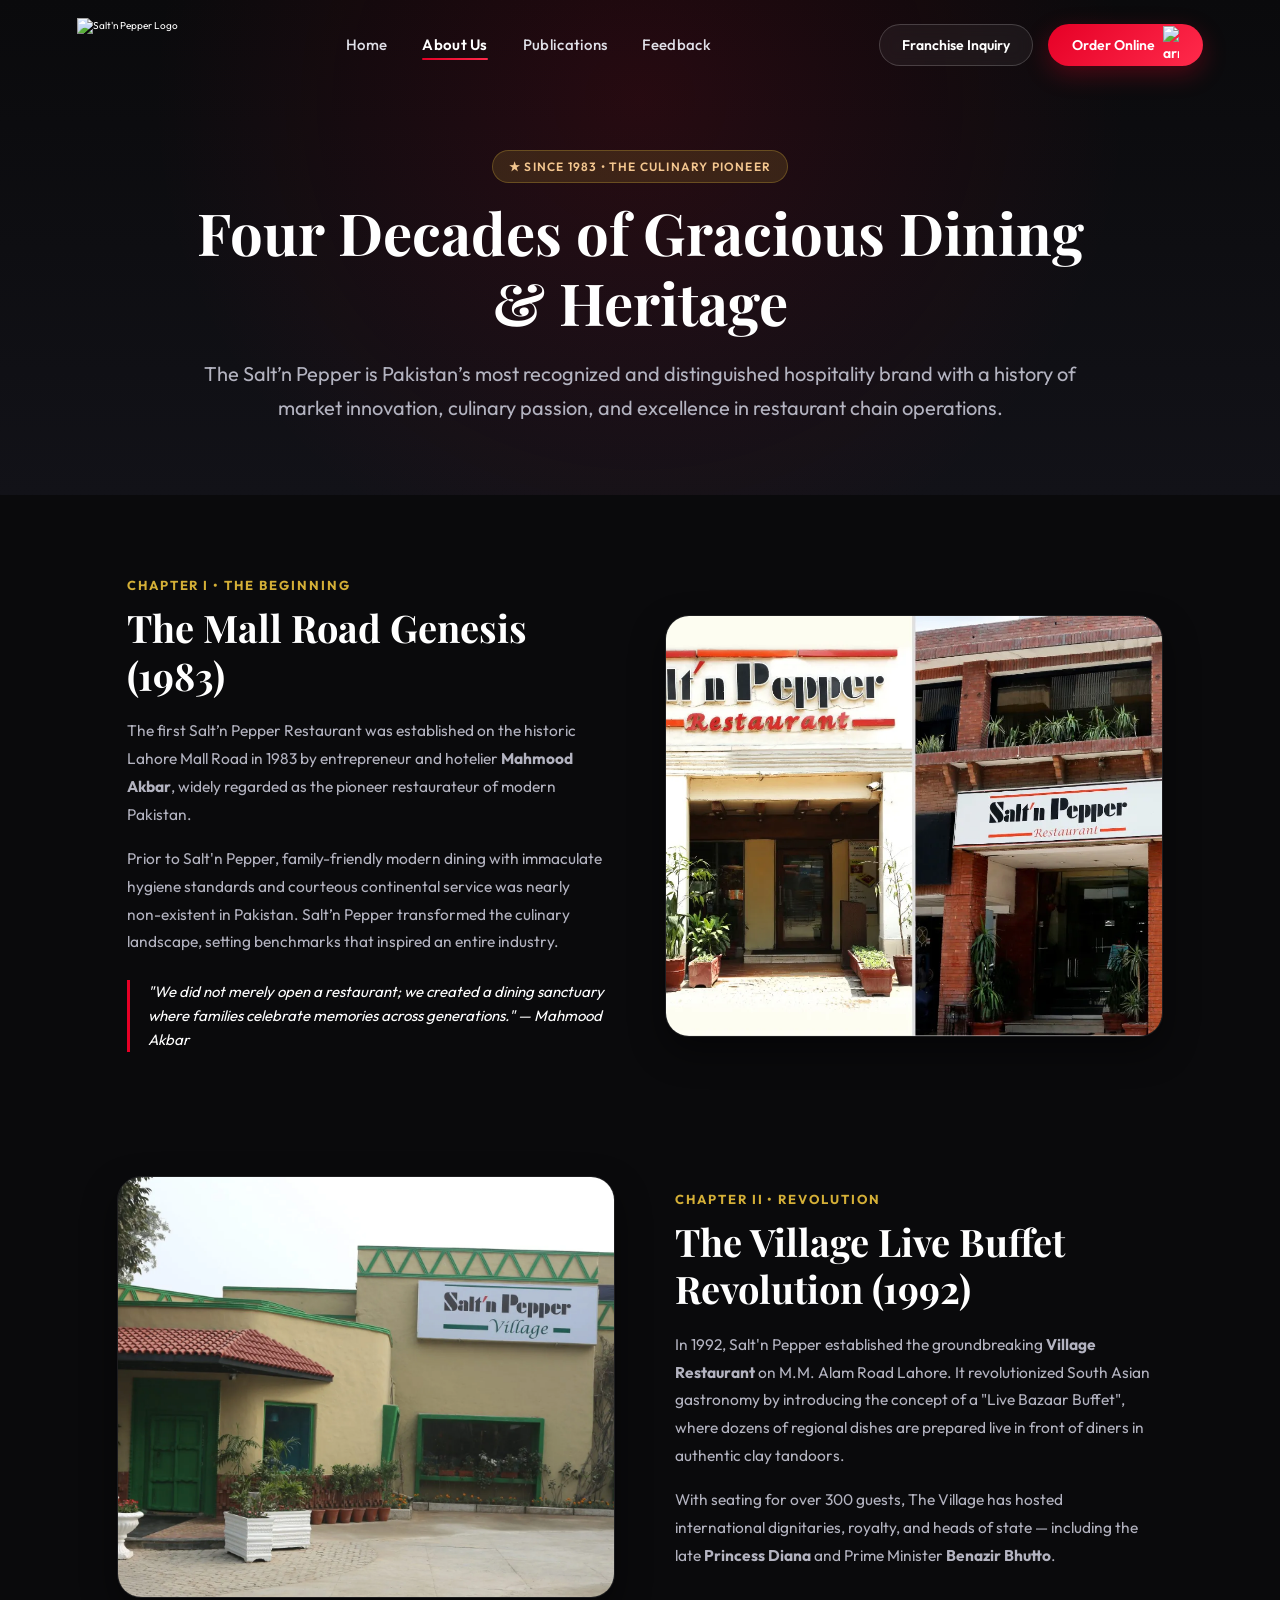
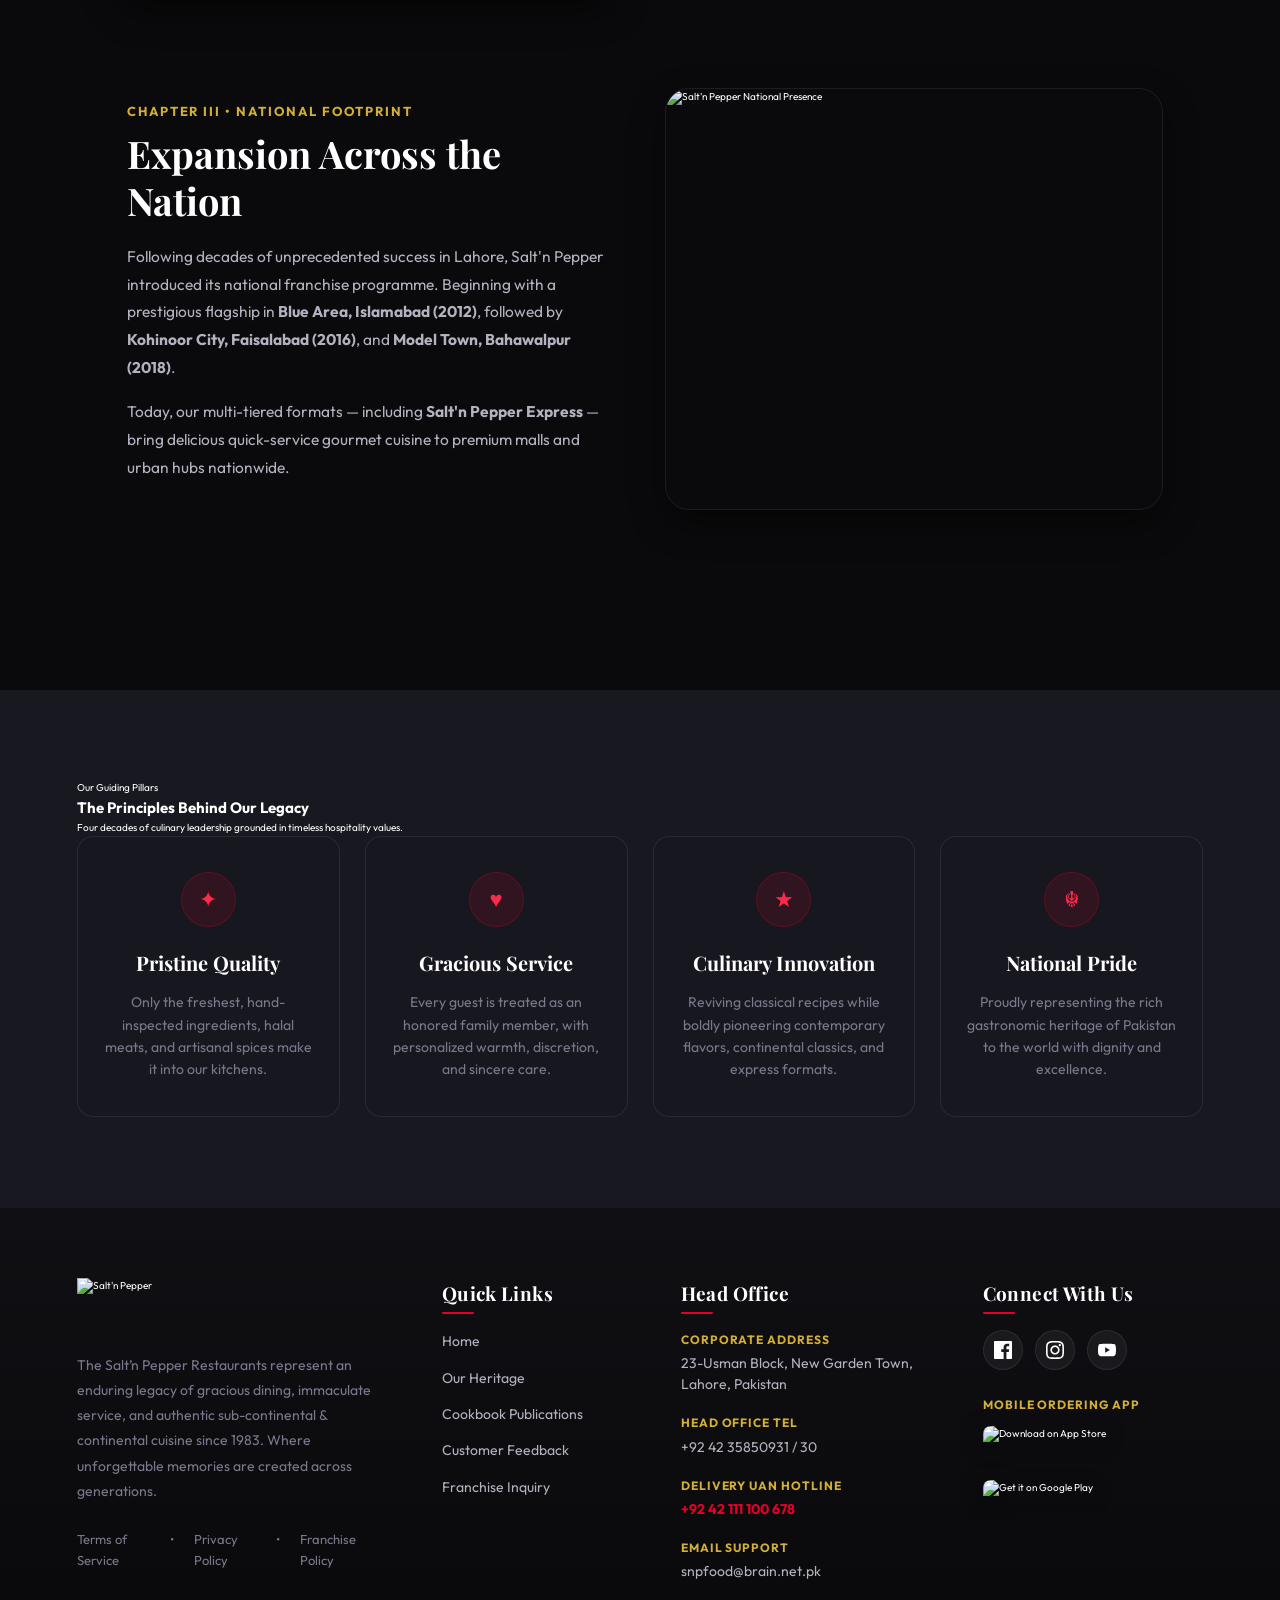
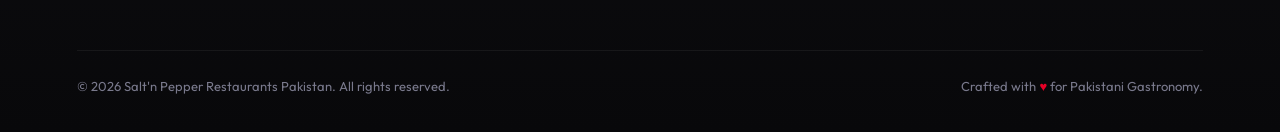
==== about-us.html @ fd4f3182 "feat: complete luxury restaurant redesign with 3D carousel, infinite food scroller, and interactive " ====
<!DOCTYPE html>
<html lang="en">
  <head>
    <meta charset="UTF-8" />
    <meta name="viewport" content="width=device-width, initial-scale=1.0" />
    <meta name="description" content="Discover the legacy of Salt'n Pepper, founded in 1983 by Mahmood Akbar. Pakistan's most respected hospitality and culinary pioneer." />
    <title>About Us & Our Heritage | Salt'n Pepper</title>
    
    <link rel="stylesheet" href="./styles/utility.css" />
    <link rel="stylesheet" href="./styles/about-us.css" />
    <link href="https://unpkg.com/aos@2.3.1/dist/aos.css" rel="stylesheet" />
  </head>
  <body>
    <!-- =========================================
         NAVIGATION BAR
    ========================================= -->
    <nav class="nav-box" id="navbar">
      <a href="./index.html" class="nav-logo-link" aria-label="Salt'n Pepper Home">
        <img class="logo" src="./assets/nav-logo.png" alt="Salt'n Pepper Logo" />
      </a>

      <ul class="nav-list">
        <li><a href="./index.html">Home</a></li>
        <li><a href="./about-us.html" class="active">About Us</a></li>
        <li><a href="./publications.html">Publications</a></li>
        <li><a href="./feedback.html">Feedback</a></li>
      </ul>

      <div class="nav-cta-group">
        <a href="./feedback.html" class="button-1">Franchise Inquiry</a>
        <a href="./index.html#brands" class="button-2">
          <span>Order Online</span>
          <img src="./assets/arrow.png" alt="arrow" />
        </a>
      </div>

      <!-- Mobile Hamburger Button -->
      <button class="hamburger-btn" id="mobileMenuToggle" aria-label="Toggle navigation menu">
        <span></span>
        <span></span>
        <span></span>
      </button>
    </nav>

    <!-- Mobile Drawer & Overlay -->
    <div class="mobile-drawer-overlay" id="drawerOverlay"></div>
    <div class="mobile-nav-drawer" id="mobileDrawer">
      <div>
        <a href="./index.html" class="nav-logo-link" style="margin-bottom: 30px;">
          <img class="logo" src="./assets/nav-logo.png" alt="Salt'n Pepper Logo" />
        </a>
        <div class="mobile-nav-links">
          <a href="./index.html">Home <span>→</span></a>
          <a href="./about-us.html" class="active">About Us <span>→</span></a>
          <a href="./publications.html">Publications <span>→</span></a>
          <a href="./feedback.html">Feedback <span>→</span></a>
        </div>
      </div>
      <div class="mobile-nav-cta">
        <a href="./feedback.html" class="button-1">Get a Franchise</a>
        <a href="./index.html#brands" class="button-2">Order Online</a>
      </div>
    </div>

    <!-- =========================================
         HERO SECTION
    ========================================= -->
    <section class="about-hero">
      <div class="about-hero-content" data-aos="fade-up">
        <span class="badge badge-gold">★ Since 1983 • The Culinary Pioneer</span>
        <h1 class="about-hero-title">Four Decades of Gracious Dining & Heritage</h1>
        <p class="about-hero-desc">
          The Salt’n Pepper is Pakistan’s most recognized and distinguished hospitality brand with a history of market innovation, culinary passion, and excellence in restaurant chain operations.
        </p>
      </div>
    </section>

    <!-- =========================================
         NARRATIVE CHAPTERS
    ========================================= -->
    <section class="narrative-section">
      <!-- Chapter 1 -->
      <div class="narrative-grid" data-aos="fade-up">
        <div class="narrative-text">
          <span class="narrative-chapter">Chapter I • The Beginning</span>
          <h2 class="narrative-heading">The Mall Road Genesis (1983)</h2>
          <p class="narrative-body">
            The first Salt’n Pepper Restaurant was established on the historic Lahore Mall Road in 1983 by entrepreneur and hotelier <strong>Mahmood Akbar</strong>, widely regarded as the pioneer restaurateur of modern Pakistan.
          </p>
          <p class="narrative-body">
            Prior to Salt'n Pepper, family-friendly modern dining with immaculate hygiene standards and courteous continental service was nearly non-existent in Pakistan. Salt’n Pepper transformed the culinary landscape, setting benchmarks that inspired an entire industry.
          </p>
          <div class="narrative-quote">
            "We did not merely open a restaurant; we created a dining sanctuary where families celebrate memories across generations." — Mahmood Akbar
          </div>
        </div>
        <div class="narrative-img-box">
          <img src="./assets/about-us-restaurant-1.png" alt="Salt'n Pepper Mall Road Heritage" loading="lazy" />
        </div>
      </div>

      <!-- Chapter 2 -->
      <div class="narrative-grid reverse" data-aos="fade-up">
        <div class="narrative-text">
          <span class="narrative-chapter">Chapter II • Revolution</span>
          <h2 class="narrative-heading">The Village Live Buffet Revolution (1992)</h2>
          <p class="narrative-body">
            In 1992, Salt'n Pepper established the groundbreaking <strong>Village Restaurant</strong> on M.M. Alam Road Lahore. It revolutionized South Asian gastronomy by introducing the concept of a "Live Bazaar Buffet", where dozens of regional dishes are prepared live in front of diners in authentic clay tandoors.
          </p>
          <p class="narrative-body">
            With seating for over 300 guests, The Village has hosted international dignitaries, royalty, and heads of state — including the late <strong>Princess Diana</strong> and Prime Minister <strong>Benazir Bhutto</strong>.
          </p>
        </div>
        <div class="narrative-img-box">
          <img src="./assets/about-us-restaurant-2.png" alt="The Village Restaurant Celebration" loading="lazy" />
        </div>
      </div>

      <!-- Chapter 3 -->
      <div class="narrative-grid" data-aos="fade-up">
        <div class="narrative-text">
          <span class="narrative-chapter">Chapter III • National Footprint</span>
          <h2 class="narrative-heading">Expansion Across the Nation</h2>
          <p class="narrative-body">
            Following decades of unprecedented success in Lahore, Salt'n Pepper introduced its national franchise programme. Beginning with a prestigious flagship in <strong>Blue Area, Islamabad (2012)</strong>, followed by <strong>Kohinoor City, Faisalabad (2016)</strong>, and <strong>Model Town, Bahawalpur (2018)</strong>.
          </p>
          <p class="narrative-body">
            Today, our multi-tiered formats — including <strong>Salt'n Pepper Express</strong> — bring delicious quick-service gourmet cuisine to premium malls and urban hubs nationwide.
          </p>
        </div>
        <div class="narrative-img-box">
          <img src="./assets/about-us-location-image-1.png" alt="Salt'n Pepper National Presence" loading="lazy" />
        </div>
      </div>
    </section>

    <!-- =========================================
         OUR CORE VALUES
    ========================================= -->
    <section class="values-section">
      <div class="section-header" data-aos="fade-up">
        <span class="section-tag">Our Guiding Pillars</span>
        <h2 class="section-title">The Principles Behind Our Legacy</h2>
        <p class="section-subtitle">
          Four decades of culinary leadership grounded in timeless hospitality values.
        </p>
      </div>

      <div class="values-grid">
        <div class="value-card" data-aos="fade-up" data-aos-delay="100">
          <div class="value-icon">✦</div>
          <h3 class="value-title">Pristine Quality</h3>
          <p class="value-desc">Only the freshest, hand-inspected ingredients, halal meats, and artisanal spices make it into our kitchens.</p>
        </div>

        <div class="value-card" data-aos="fade-up" data-aos-delay="200">
          <div class="value-icon">♥</div>
          <h3 class="value-title">Gracious Service</h3>
          <p class="value-desc">Every guest is treated as an honored family member, with personalized warmth, discretion, and sincere care.</p>
        </div>

        <div class="value-card" data-aos="fade-up" data-aos-delay="300">
          <div class="value-icon">★</div>
          <h3 class="value-title">Culinary Innovation</h3>
          <p class="value-desc">Reviving classical recipes while boldly pioneering contemporary flavors, continental classics, and express formats.</p>
        </div>

        <div class="value-card" data-aos="fade-up" data-aos-delay="400">
          <div class="value-icon">☬</div>
          <h3 class="value-title">National Pride</h3>
          <p class="value-desc">Proudly representing the rich gastronomic heritage of Pakistan to the world with dignity and excellence.</p>
        </div>
      </div>
    </section>

    <!-- =========================================
         FOOTER
    ========================================= -->
    <footer>
      <div class="footer-container">
        <div class="footer-brand-col">
          <img class="footer-logo" src="./assets/nav-logo.png" alt="Salt'n Pepper" />
          <p class="footer-desc">
            The Salt’n Pepper Restaurants represent an enduring legacy of gracious dining, immaculate service, and authentic sub-continental & continental cuisine since 1983. Where unforgettable memories are created across generations.
          </p>
          <div class="footer-legal-links">
            <a href="#">Terms of Service</a>
            <span>•</span>
            <a href="#">Privacy Policy</a>
            <span>•</span>
            <a href="#">Franchise Policy</a>
          </div>
        </div>

        <div>
          <h4 class="footer-col-title">Quick Links</h4>
          <ul class="footer-links-list">
            <li class="footer-link-item"><a href="./index.html">Home</a></li>
            <li class="footer-link-item"><a href="./about-us.html">Our Heritage</a></li>
            <li class="footer-link-item"><a href="./publications.html">Cookbook Publications</a></li>
            <li class="footer-link-item"><a href="./feedback.html">Customer Feedback</a></li>
            <li class="footer-link-item"><a href="./feedback.html">Franchise Inquiry</a></li>
          </ul>
        </div>

        <div>
          <h4 class="footer-col-title">Head Office</h4>
          <div class="footer-contact-item">
            <p class="contact-label">Corporate Address</p>
            <p class="contact-val">23-Usman Block, New Garden Town, Lahore, Pakistan</p>
          </div>
          <div class="footer-contact-item">
            <p class="contact-label">Head Office Tel</p>
            <p class="contact-val">
              <a href="tel:04235850931">+92 42 35850931</a> / <a href="tel:04235850930">30</a>
            </p>
          </div>
          <div class="footer-contact-item">
            <p class="contact-label">Delivery UAN Hotline</p>
            <p class="contact-val">
              <a href="tel:042111100678" style="color: var(--accent-red); font-weight: 700;">+92 42 111 100 678</a>
            </p>
          </div>
          <div class="footer-contact-item">
            <p class="contact-label">Email Support</p>
            <p class="contact-val"><a href="mailto:snpfood@brain.net.pk">snpfood@brain.net.pk</a></p>
          </div>
        </div>

        <div>
          <h4 class="footer-col-title">Connect With Us</h4>
          <div class="social-icons-wrapper">
            <a href="https://facebook.com/saltnpepperpk" target="_blank" rel="noopener noreferrer" class="social-btn" aria-label="Facebook">
              <svg viewBox="0 0 24 24"><path d="M22.675 0h-21.35c-.732 0-1.325.593-1.325 1.325v21.351c0 .731.593 1.324 1.325 1.324h11.495v-9.294h-3.128v-3.622h3.128v-2.671c0-3.1 1.893-4.788 4.659-4.788 1.325 0 2.463.099 2.795.143v3.24l-1.918.001c-1.504 0-1.795.715-1.795 1.763v2.313h3.587l-.467 3.622h-3.12v9.293h6.116c.73 0 1.323-.593 1.323-1.325v-21.35c0-.732-.593-1.325-1.325-1.325z"/></svg>
            </a>
            <a href="https://instagram.com/saltnpepperpk" target="_blank" rel="noopener noreferrer" class="social-btn" aria-label="Instagram">
              <svg viewBox="0 0 24 24"><path d="M12 2.163c3.204 0 3.584.012 4.85.07 3.252.148 4.771 1.691 4.919 4.919.058 1.265.069 1.645.069 4.849 0 3.205-.012 3.584-.069 4.849-.149 3.225-1.664 4.771-4.919 4.919-1.266.058-1.644.07-4.85.07-3.204 0-3.584-.012-4.849-.07-3.26-.149-4.771-1.699-4.919-4.92-.058-1.265-.07-1.644-.07-4.849 0-3.204.013-3.583.07-4.849.149-3.227 1.664-4.771 4.919-4.919 1.266-.057 1.645-.069 4.849-.069zm0-2.163c-3.259 0-3.667.014-4.947.072-4.358.2-6.78 2.618-6.98 6.98-.059 1.281-.073 1.689-.073 4.948 0 3.259.014 3.668.072 4.948.2 4.358 2.618 6.78 6.98 6.98 1.281.058 1.689.072 4.948.072 3.259 0 3.668-.014 4.948-.072 4.354-.2 6.782-2.618 6.979-6.98.059-1.28.073-1.689.073-4.948 0-3.259-.014-3.667-.072-4.947-.196-4.354-2.617-6.78-6.979-6.98-1.281-.059-1.69-.073-4.949-.073zm0 5.838c-3.403 0-6.162 2.759-6.162 6.162s2.759 6.163 6.162 6.163 6.162-2.759 6.162-6.163c0-3.403-2.759-6.162-6.162-6.162zm0 10.162c-2.209 0-4-1.79-4-4 0-2.209 1.791-4 4-4s4 1.791 4 4c0 2.21-1.791 4-4 4zm6.406-11.845c-.796 0-1.441.645-1.441 1.44s.645 1.44 1.441 1.44c.795 0 1.439-.645 1.439-1.44s-.644-1.44-1.439-1.44z"/></svg>
            </a>
            <a href="https://youtube.com" target="_blank" rel="noopener noreferrer" class="social-btn" aria-label="YouTube">
              <svg viewBox="0 0 24 24"><path d="M23.498 6.186a3.016 3.016 0 0 0-2.122-2.136C19.505 3.545 12 3.545 12 3.545s-7.505 0-9.377.505A3.017 3.017 0 0 0 .502 6.186C0 8.07 0 12 0 12s0 3.93.502 5.814a3.016 3.016 0 0 0 2.122 2.136c1.871.505 9.376.505 9.376.505s7.505 0 9.377-.505a3.015 3.015 0 0 0 2.122-2.136C24 15.93 24 12 24 12s0-3.93-.502-5.814zM9.545 15.568V8.432L15.818 12l-6.273 3.568z"/></svg>
            </a>
          </div>
          <p class="contact-label" style="margin-bottom: 12px;">Mobile Ordering App</p>
          <div class="app-store-badges">
            <a href="#" onclick="alert('iOS App coming soon on Apple App Store.')">
              <img class="app-badge-img" src="./assets/appstore.png" alt="Download on App Store" />
            </a>
            <a href="#" onclick="alert('Android App available soon on Google Play.')">
              <img class="app-badge-img" src="./assets/googleplay.png" alt="Get it on Google Play" />
            </a>
          </div>
        </div>
      </div>

      <div class="footer-bottom-bar">
        <p>© 2026 Salt'n Pepper Restaurants Pakistan. All rights reserved.</p>
        <p>Crafted with <span class="heart">♥</span> for Pakistani Gastronomy.</p>
      </div>
    </footer>

    <script src="https://unpkg.com/aos@2.3.1/dist/aos.js"></script>
    <script>
      AOS.init({ duration: 800, once: true, offset: 80 });

      const navbar = document.getElementById('navbar');
      window.addEventListener('scroll', () => {
        if (window.scrollY > 40) navbar.classList.add('nav-scrolled');
        else navbar.classList.remove('nav-scrolled');
      });

      const toggleBtn = document.getElementById('mobileMenuToggle');
      const drawer = document.getElementById('mobileDrawer');
      const overlay = document.getElementById('drawerOverlay');

      function toggleMenu() {
        toggleBtn.classList.toggle('active');
        drawer.classList.toggle('open');
        overlay.classList.toggle('active');
        document.body.style.overflow = drawer.classList.contains('open') ? 'hidden' : '';
      }

      toggleBtn.addEventListener('click', toggleMenu);
      overlay.addEventListener('click', toggleMenu);
    </script>
  </body>
</html>
---- styles/utility.css ----
@import url('https://fonts.googleapis.com/css2?family=Outfit:wght@300;400;500;600;700;800&family=Playfair+Display:ital,wght@0,600;0,700;0,800;1,400;1,600&display=swap');

:root {
  --bg-main: #0a0a0c;
  --bg-secondary: #121217;
  --bg-surface: #181820;
  --bg-card: rgba(24, 24, 32, 0.75);
  --bg-card-hover: rgba(32, 32, 44, 0.9);
  --border-glass: rgba(255, 255, 255, 0.08);
  --border-glass-hover: rgba(230, 0, 38, 0.45);
  --accent-red: #e60026;
  --accent-red-hover: #ff2a4b;
  --accent-red-glow: rgba(230, 0, 38, 0.35);
  --accent-gold: #d4af37;
  --accent-gold-light: #f3c68f;
  --text-primary: #ffffff;
  --text-secondary: #b3b3c0;
  --text-muted: #79798c;
  --font-sans: 'Outfit', sans-serif;
  --font-serif: 'Playfair Display', Georgia, serif;
  --radius-sm: 8px;
  --radius-md: 16px;
  --radius-lg: 24px;
  --radius-full: 9999px;
  --shadow-subtle: 0 10px 30px rgba(0, 0, 0, 0.6);
  --shadow-card: 0 14px 35px rgba(0, 0, 0, 0.45);
  --shadow-glow: 0 8px 25px rgba(230, 0, 38, 0.3);
  --shadow-glow-hover: 0 12px 35px rgba(230, 0, 38, 0.55);
  --transition-fast: 0.25s cubic-bezier(0.16, 1, 0.3, 1);
  --transition-normal: 0.35s cubic-bezier(0.16, 1, 0.3, 1);
}

* {
  margin: 0;
  padding: 0;
  box-sizing: border-box;
  list-style: none;
  text-decoration: none;
  font-family: var(--font-sans);
}

html {
  font-size: 62.5%;
  scroll-behavior: smooth;
}

body {
  background-color: var(--bg-main);
  color: var(--text-primary);
  -webkit-font-smoothing: antialiased;
  -moz-osx-font-smoothing: grayscale;
  line-height: 1.6;
  overflow-x: hidden;
}

/* Custom Scrollbar */
::-webkit-scrollbar {
  width: 10px;
}
::-webkit-scrollbar-track {
  background: var(--bg-main);
}
::-webkit-scrollbar-thumb {
  background: #252530;
  border-radius: var(--radius-full);
  border: 2px solid var(--bg-main);
}
::-webkit-scrollbar-thumb:hover {
  background: var(--accent-red);
}

/* Selection */
::selection {
  background: var(--accent-red);
  color: #ffffff;
}

a {
  color: inherit;
  transition: var(--transition-fast);
}

img {
  max-width: 100%;
  display: block;
}

/* Keyframes */
@keyframes float {
  0%, 100% { transform: translateY(0px); }
  50% { transform: translateY(-8px); }
}

@keyframes pulseGlow {
  0%, 100% {
    box-shadow: 0 0 15px rgba(230, 0, 38, 0.3);
  }
  50% {
    box-shadow: 0 0 28px rgba(230, 0, 38, 0.65);
  }
}

@keyframes badgePulse {
  0%, 100% { opacity: 1; transform: scale(1); }
  50% { opacity: 0.75; transform: scale(0.96); }
}

@keyframes shimmer {
  0% { background-position: -200% 0; }
  100% { background-position: 200% 0; }
}

/* Utility Classes */
.serif-font {
  font-family: var(--font-serif);
}

.tac {
  text-align: center;
}

.df-center {
  display: flex;
  justify-content: center;
  align-items: center;
}

.gap-30 {
  display: flex;
  gap: 30px;
}

.badge {
  display: inline-flex;
  align-items: center;
  gap: 6px;
  padding: 6px 16px;
  border-radius: var(--radius-full);
  font-size: 1.2rem;
  font-weight: 600;
  letter-spacing: 0.1em;
  text-transform: uppercase;
}

.badge-red {
  background: rgba(230, 0, 38, 0.15);
  color: #ff4d66;
  border: 1px solid rgba(230, 0, 38, 0.3);
}

.badge-gold {
  background: rgba(212, 175, 55, 0.15);
  color: var(--accent-gold-light);
  border: 1px solid rgba(212, 175, 55, 0.3);
}

.glass-card {
  background: var(--bg-card);
  backdrop-filter: blur(16px);
  -webkit-backdrop-filter: blur(16px);
  border: 1px solid var(--border-glass);
  border-radius: var(--radius-md);
  transition: var(--transition-normal);
}

.glass-card:hover {
  background: var(--bg-card-hover);
  border-color: var(--border-glass-hover);
  transform: translateY(-6px);
  box-shadow: var(--shadow-card);
}

/* =========================================
   NAVIGATION BAR (UNIFIED & RESPONSIVE)
========================================= */
.nav-box {
  width: 100%;
  height: 90px;
  display: flex;
  align-items: center;
  justify-content: space-between;
  padding: 0 6%;
  position: fixed;
  top: 0;
  left: 0;
  z-index: 1000;
  transition: all 0.35s ease;
  background: transparent;
}

.nav-scrolled {
  height: 75px;
  background: rgba(10, 10, 12, 0.88);
  backdrop-filter: blur(18px);
  -webkit-backdrop-filter: blur(18px);
  box-shadow: 0 8px 30px rgba(0, 0, 0, 0.7);
  border-bottom: 1px solid rgba(255, 255, 255, 0.07);
}

.nav-logo-link {
  display: flex;
  align-items: center;
}

.logo {
  height: 5.5rem;
  width: auto;
  transition: transform 0.3s ease;
}

.logo:hover {
  transform: scale(1.05);
}

.nav-list {
  display: flex;
  align-items: center;
  gap: 3.5rem;
  font-size: 1.5rem;
  font-weight: 500;
}

.nav-list > li > a {
  position: relative;
  color: #e0e0e8;
  padding: 6px 0;
  letter-spacing: 0.02em;
}

.nav-list > li > a::after {
  content: '';
  position: absolute;
  width: 0;
  height: 2px;
  bottom: 0;
  left: 0;
  background: linear-gradient(90deg, var(--accent-red), var(--accent-red-hover));
  border-radius: var(--radius-full);
  transition: width 0.3s cubic-bezier(0.16, 1, 0.3, 1);
}

.nav-list > li > a:hover {
  color: #ffffff;
}

.nav-list > li > a:hover::after,
.nav-list > li > a.active::after {
  width: 100%;
}

.nav-list > li > a.active {
  color: #ffffff;
  font-weight: 600;
}

.nav-cta-group {
  display: flex;
  align-items: center;
  gap: 1.5rem;
}

.button-1 {
  border: 1px solid rgba(255, 255, 255, 0.18);
  border-radius: var(--radius-full);
  height: 4.2rem;
  padding: 0 2.2rem;
  display: inline-flex;
  justify-content: center;
  align-items: center;
  font-size: 1.4rem;
  font-weight: 600;
  background: rgba(255, 255, 255, 0.05);
  backdrop-filter: blur(8px);
  color: #ffffff;
  transition: var(--transition-fast);
  cursor: pointer;
}

.button-1:hover {
  background: #ffffff;
  color: #000000;
  border-color: #ffffff;
  transform: translateY(-2px);
  box-shadow: 0 8px 20px rgba(255, 255, 255, 0.15);
}

.button-1:hover a {
  color: #000000;
}

.button-2 {
  border: none;
  border-radius: var(--radius-full);
  height: 4.2rem;
  padding: 0 2.4rem;
  display: inline-flex;
  justify-content: center;
  align-items: center;
  gap: 8px;
  font-size: 1.4rem;
  font-weight: 600;
  background: linear-gradient(135deg, var(--accent-red), var(--accent-red-hover));
  color: #ffffff;
  transition: var(--transition-fast);
  box-shadow: var(--shadow-glow);
  cursor: pointer;
}

.button-2:hover {
  background: linear-gradient(135deg, var(--accent-red-hover), #ff4d6d);
  transform: translateY(-2px);
  box-shadow: var(--shadow-glow-hover);
}

.button-2 img {
  width: 16px;
  height: auto;
  transition: transform 0.3s ease;
}

.button-2:hover img {
  transform: translateX(4px);
}

/* Mobile Hamburger Toggle */
.hamburger-btn {
  display: none;
  flex-direction: column;
  justify-content: space-between;
  width: 28px;
  height: 20px;
  background: transparent;
  border: none;
  cursor: pointer;
  z-index: 1002;
}

.hamburger-btn span {
  display: block;
  width: 100%;
  height: 2px;
  background-color: #ffffff;
  border-radius: 2px;
  transition: all 0.3s ease;
}

.hamburger-btn.active span:nth-child(1) {
  transform: translateY(9px) rotate(45deg);
}
.hamburger-btn.active span:nth-child(2) {
  opacity: 0;
}
.hamburger-btn.active span:nth-child(3) {
  transform: translateY(-9px) rotate(-45deg);
}

/* Mobile Slide-out Drawer */
.mobile-nav-drawer {
  position: fixed;
  top: 0;
  right: -100%;
  width: 82%;
  max-width: 360px;
  height: 100vh;
  background: rgba(14, 14, 18, 0.98);
  backdrop-filter: blur(25px);
  -webkit-backdrop-filter: blur(25px);
  border-left: 1px solid var(--border-glass);
  padding: 100px 30px 40px;
  display: flex;
  flex-direction: column;
  justify-content: space-between;
  z-index: 1001;
  transition: right 0.4s cubic-bezier(0.16, 1, 0.3, 1);
  box-shadow: -10px 0 30px rgba(0, 0, 0, 0.8);
}

.mobile-nav-drawer.open {
  right: 0;
}

.mobile-drawer-overlay {
  position: fixed;
  top: 0;
  left: 0;
  width: 100vw;
  height: 100vh;
  background: rgba(0, 0, 0, 0.7);
  backdrop-filter: blur(4px);
  z-index: 1000;
  opacity: 0;
  visibility: hidden;
  transition: all 0.3s ease;
}

.mobile-drawer-overlay.active {
  opacity: 1;
  visibility: visible;
}

.mobile-nav-links {
  display: flex;
  flex-direction: column;
  gap: 2rem;
  font-size: 2rem;
  font-weight: 600;
}

.mobile-nav-links a {
  color: var(--text-secondary);
  display: flex;
  align-items: center;
  justify-content: space-between;
  padding: 12px 0;
  border-bottom: 1px solid rgba(255, 255, 255, 0.05);
}

.mobile-nav-links a:hover,
.mobile-nav-links a.active {
  color: #ffffff;
  padding-left: 10px;
}

.mobile-nav-cta {
  display: flex;
  flex-direction: column;
  gap: 1.5rem;
  margin-top: 30px;
}

.mobile-nav-cta .button-1,
.mobile-nav-cta .button-2 {
  width: 100%;
  height: 4.8rem;
  font-size: 1.6rem;
}

/* =========================================
   FOOTER (UNIFIED, PREMIUM & RESPONSIVE)
========================================= */
footer {
  background: linear-gradient(180deg, #101014 0%, #08080a 100%);
  border-top: 1px solid var(--border-glass);
  padding: 70px 6% 35px;
  position: relative;
  z-index: 10;
}

.footer-container {
  max-width: 1280px;
  margin: 0 auto;
  display: grid;
  grid-template-columns: 2fr 1.2fr 1.6fr 1.4fr;
  gap: 50px;
}

.footer-brand-col {
  padding-right: 20px;
}

.footer-logo {
  height: 55px;
  width: auto;
  margin-bottom: 20px;
}

.footer-desc {
  font-size: 1.4rem;
  color: var(--text-muted);
  line-height: 1.8;
  margin-bottom: 25px;
}

.footer-legal-links {
  display: flex;
  gap: 20px;
  font-size: 1.3rem;
  color: var(--text-muted);
}

.footer-legal-links a:hover {
  color: var(--accent-red-hover);
}

.footer-col-title {
  font-family: var(--font-serif);
  font-size: 1.9rem;
  font-weight: 700;
  color: #ffffff;
  margin-bottom: 22px;
  position: relative;
  letter-spacing: 0.02em;
}

.footer-col-title::after {
  content: '';
  position: absolute;
  bottom: -6px;
  left: 0;
  width: 32px;
  height: 2px;
  background: var(--accent-red);
  border-radius: var(--radius-full);
}

.footer-links-list {
  display: flex;
  flex-direction: column;
  gap: 14px;
}

.footer-link-item a {
  font-size: 1.4rem;
  color: var(--text-secondary);
  display: inline-flex;
  align-items: center;
  gap: 8px;
  transition: var(--transition-fast);
}

.footer-link-item a:hover {
  color: #ffffff;
  transform: translateX(5px);
}

.footer-contact-item {
  margin-bottom: 18px;
}

.contact-label {
  font-size: 1.2rem;
  font-weight: 700;
  text-transform: uppercase;
  letter-spacing: 0.08em;
  color: var(--accent-gold);
  margin-bottom: 4px;
}

.contact-val {
  font-size: 1.4rem;
  color: var(--text-secondary);
  line-height: 1.5;
}

.contact-val a:hover {
  color: #ffffff;
}

.social-icons-wrapper {
  display: flex;
  gap: 12px;
  margin-bottom: 25px;
}

.social-btn {
  width: 40px;
  height: 40px;
  border-radius: 50%;
  background: rgba(255, 255, 255, 0.05);
  border: 1px solid var(--border-glass);
  display: flex;
  justify-content: center;
  align-items: center;
  color: #ffffff;
  font-size: 1.6rem;
  transition: var(--transition-fast);
}

.social-btn svg {
  width: 18px;
  height: 18px;
  fill: currentColor;
}

.social-btn:hover {
  background: var(--accent-red);
  border-color: var(--accent-red);
  transform: translateY(-3px);
  box-shadow: 0 6px 18px var(--accent-red-glow);
}

.app-store-badges {
  display: flex;
  flex-direction: column;
  gap: 12px;
}

.app-badge-img {
  height: 42px;
  width: auto;
  border-radius: 8px;
  transition: transform 0.3s ease;
  filter: drop-shadow(0 4px 10px rgba(0,0,0,0.5));
}

.app-badge-img:hover {
  transform: translateY(-3px) scale(1.02);
}

.footer-bottom-bar {
  max-width: 1280px;
  margin: 50px auto 0;
  padding-top: 25px;
  border-top: 1px solid rgba(255, 255, 255, 0.06);
  display: flex;
  justify-content: space-between;
  align-items: center;
  flex-wrap: wrap;
  gap: 15px;
  font-size: 1.3rem;
  color: var(--text-muted);
}

.footer-bottom-bar span.heart {
  color: var(--accent-red);
}

/* =========================================
   RESPONSIVE BREAKPOINTS FOR GLOBAL SHELL
========================================= */
@media (max-width: 1100px) {
  .footer-container {
    grid-template-columns: 1fr 1fr;
    gap: 40px;
  }
}

@media (max-width: 900px) {
  .nav-list, .nav-cta-group {
    display: none;
  }
  .hamburger-btn {
    display: flex;
  }
}

@media (max-width: 650px) {
  .footer-container {
    grid-template-columns: 1fr;
    gap: 35px;
  }
  .footer-bottom-bar {
    flex-direction: column;
    text-align: center;
  }
}
---- styles/about-us.css ----
/* =========================================
   ABOUT US PAGE STYLES (SALT'N PEPPER)
========================================= */

.about-hero {
  padding: 150px 6% 70px;
  background: radial-gradient(circle at 50% 20%, rgba(230, 0, 38, 0.12) 0%, transparent 65%),
              linear-gradient(180deg, var(--bg-main) 0%, #121218 100%);
  text-align: center;
}

.about-hero-content {
  max-width: 900px;
  margin: 0 auto;
}

.about-hero-title {
  font-family: var(--font-serif);
  font-size: clamp(3.4rem, 5.5vw, 5.8rem);
  font-weight: 700;
  color: #ffffff;
  line-height: 1.2;
  margin-top: 15px;
  margin-bottom: 20px;
}

.about-hero-desc {
  font-size: clamp(1.6rem, 2vw, 2rem);
  color: var(--text-secondary);
  line-height: 1.7;
}

/* Narrative Section */
.narrative-section {
  padding: 70px 6% 90px;
  max-width: 1200px;
  margin: 0 auto;
}

.narrative-grid {
  display: grid;
  grid-template-columns: 1fr 1fr;
  gap: 50px;
  align-items: center;
  margin-bottom: 90px;
}

.narrative-grid.reverse {
  direction: rtl;
}

.narrative-grid.reverse > * {
  direction: ltr;
}

.narrative-text {
  padding: 10px;
}

.narrative-chapter {
  color: var(--accent-gold);
  font-size: 1.3rem;
  font-weight: 700;
  letter-spacing: 0.15em;
  text-transform: uppercase;
  margin-bottom: 8px;
  display: block;
}

.narrative-heading {
  font-family: var(--font-serif);
  font-size: clamp(2.6rem, 3.8vw, 3.8rem);
  font-weight: 700;
  color: #ffffff;
  margin-bottom: 18px;
  line-height: 1.25;
}

.narrative-body {
  font-size: 1.55rem;
  color: var(--text-secondary);
  line-height: 1.8;
  margin-bottom: 16px;
}

.narrative-quote {
  border-left: 3px solid var(--accent-red);
  padding-left: 18px;
  margin: 24px 0;
  font-style: italic;
  color: #ffffff;
  font-size: 1.5rem;
}

.narrative-img-box {
  border-radius: var(--radius-lg);
  overflow: hidden;
  border: 1px solid var(--border-glass);
  box-shadow: var(--shadow-card);
  position: relative;
}

.narrative-img-box img {
  width: 100%;
  height: 420px;
  object-fit: cover;
  transition: transform 0.6s ease;
}

.narrative-img-box:hover img {
  transform: scale(1.05);
}

/* Values Section */
.values-section {
  padding: 90px 6%;
  background: var(--bg-surface);
}

.values-grid {
  display: grid;
  grid-template-columns: repeat(4, 1fr);
  gap: 25px;
  max-width: 1240px;
  margin: 0 auto;
}

.value-card {
  background: rgba(24, 24, 32, 0.85);
  border: 1px solid var(--border-glass);
  border-radius: var(--radius-md);
  padding: 35px 25px;
  text-align: center;
  transition: var(--transition-normal);
}

.value-card:hover {
  transform: translateY(-8px);
  border-color: var(--border-glass-hover);
  box-shadow: var(--shadow-card);
}

.value-icon {
  width: 55px;
  height: 55px;
  border-radius: 50%;
  background: rgba(230, 0, 38, 0.12);
  border: 1px solid rgba(230, 0, 38, 0.25);
  display: flex;
  align-items: center;
  justify-content: center;
  margin: 0 auto 20px;
  font-size: 2.2rem;
  color: var(--accent-red-hover);
}

.value-title {
  font-family: var(--font-serif);
  font-size: 2rem;
  font-weight: 700;
  color: #ffffff;
  margin-bottom: 12px;
}

.value-desc {
  font-size: 1.4rem;
  color: var(--text-muted);
  line-height: 1.6;
}

/* Responsive */
@media (max-width: 1024px) {
  .narrative-grid,
  .narrative-grid.reverse {
    grid-template-columns: 1fr;
    gap: 35px;
    direction: ltr;
  }
  .values-grid {
    grid-template-columns: repeat(2, 1fr);
  }
}

@media (max-width: 650px) {
  .values-grid {
    grid-template-columns: 1fr;
  }
  .narrative-img-box img {
    height: 300px;
  }
}
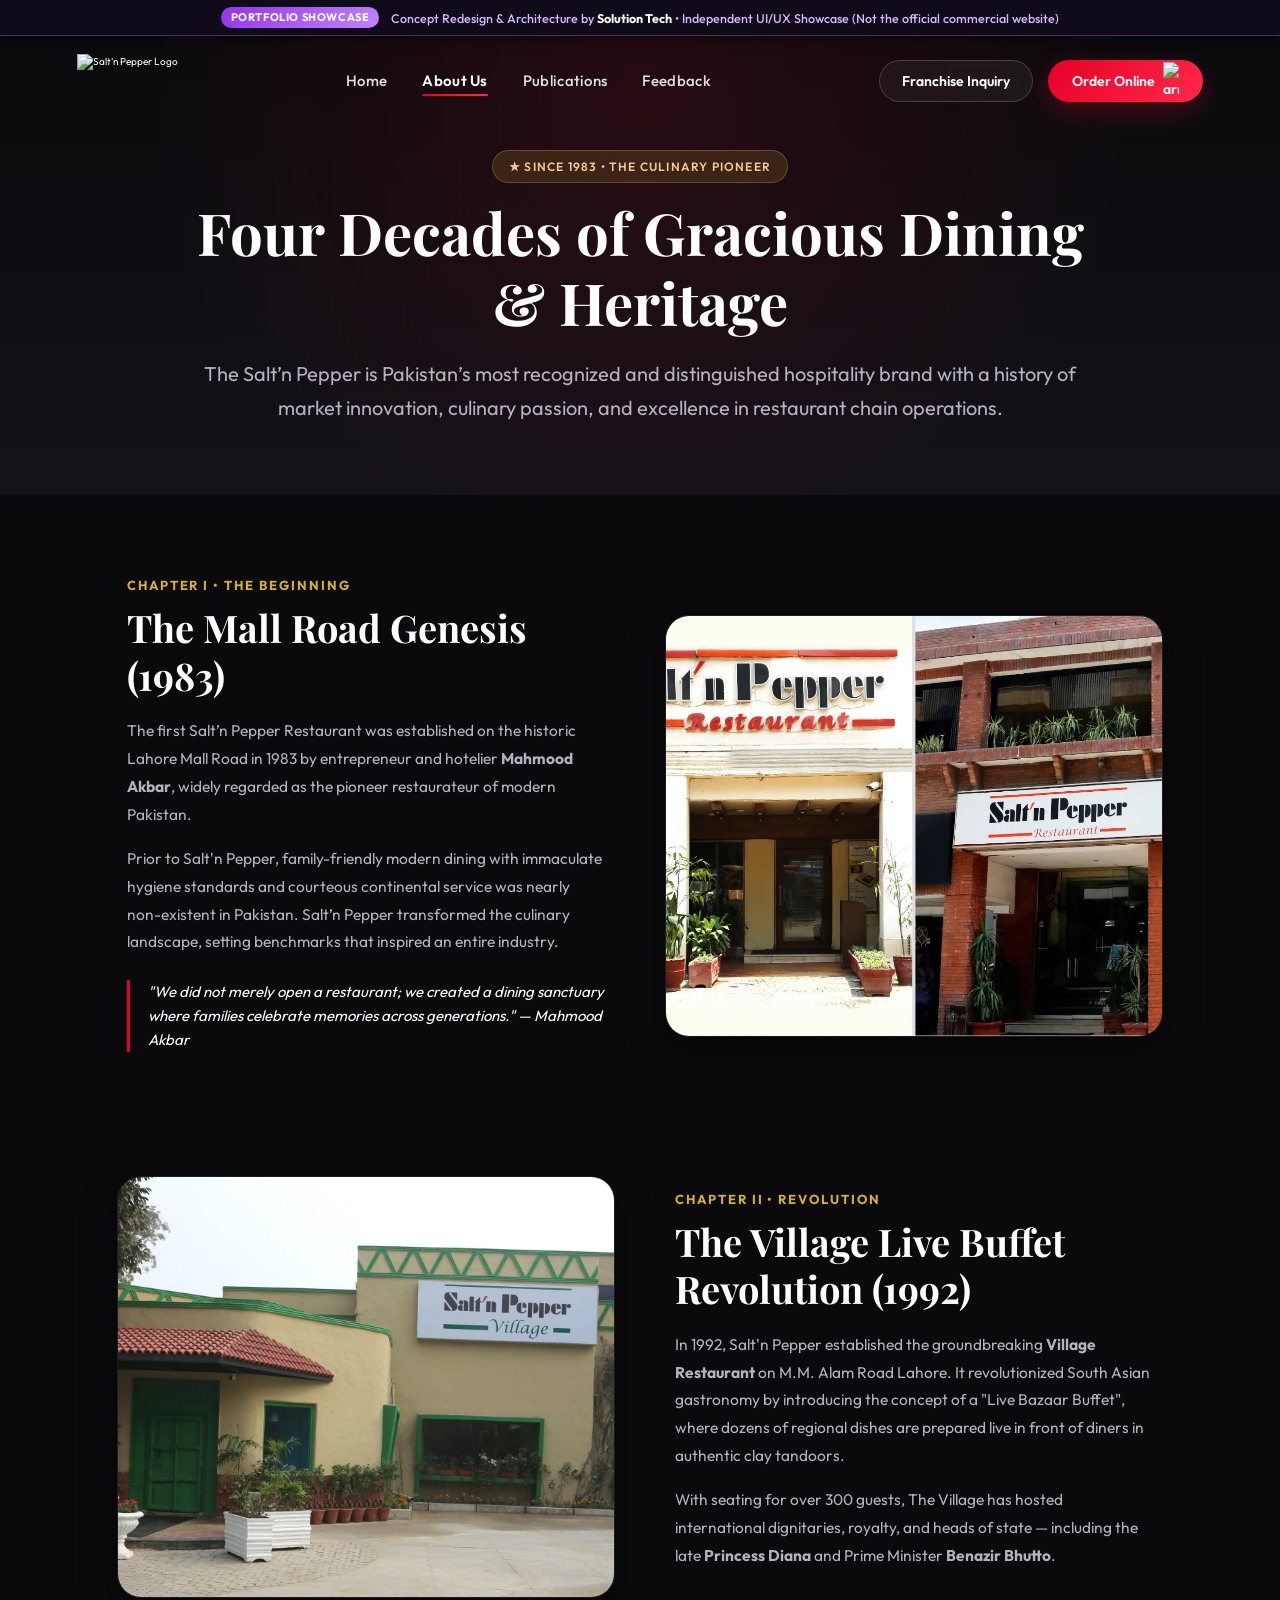
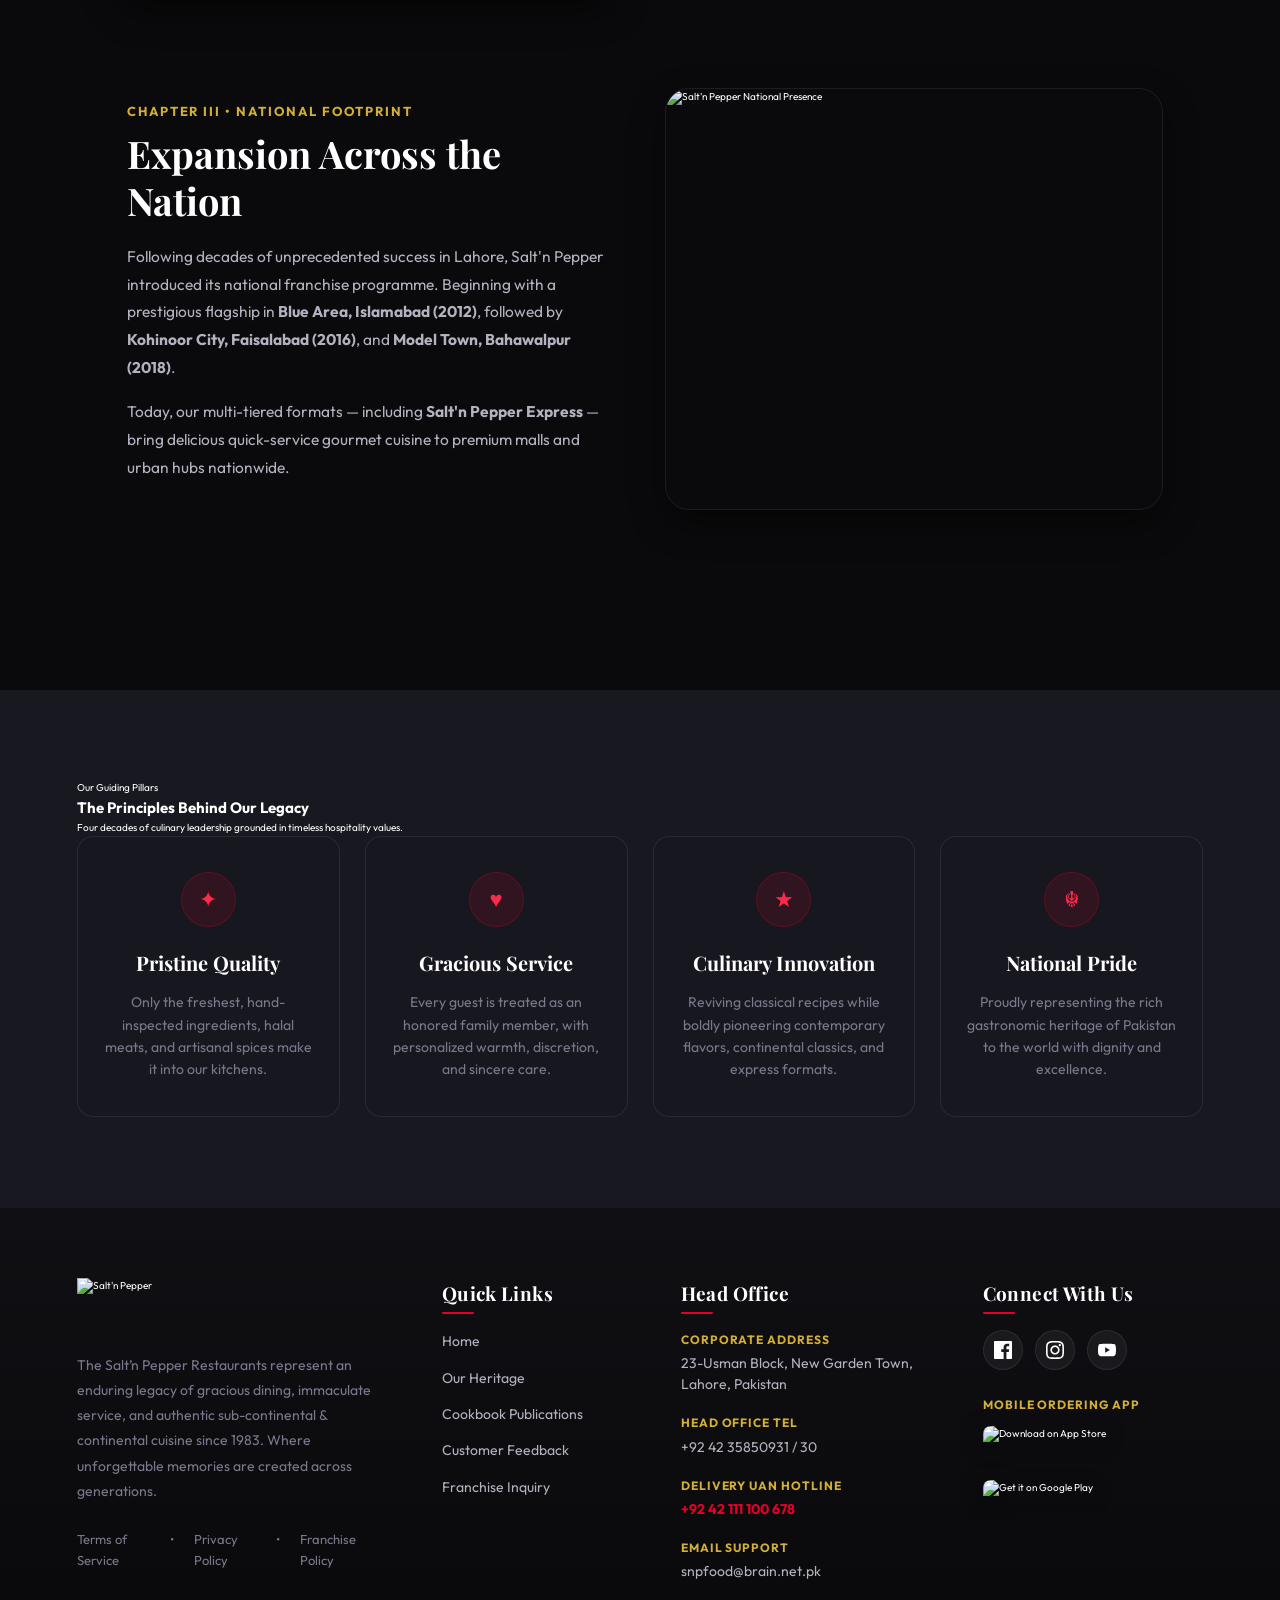
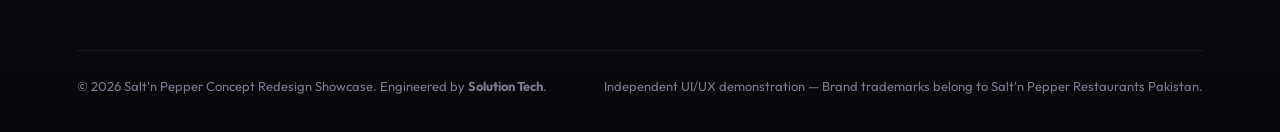
==== commit 3dca3fb5: "feat: add Solution Tech portfolio showcase disclaimers, demo mode safety, and Vercel live deployment" ====
--- a/about-us.html
+++ b/about-us.html
@@ -12,6 +12,14 @@
   </head>
   <body>
     <!-- =========================================
+         PORTFOLIO CONCEPT DISCLAIMER BAR
+    ========================================= -->
+    <aside class="portfolio-disclaimer-bar" role="note" aria-label="Portfolio Showcase Disclaimer">
+      <span class="badge-brand">PORTFOLIO SHOWCASE</span>
+      <span>Concept Redesign & Architecture by <strong>Solution Tech</strong> &bull; Independent UI/UX Showcase (Not the official commercial website)</span>
+    </aside>
+
+    <!-- =========================================
          NAVIGATION BAR
     ========================================= -->
     <nav class="nav-box" id="navbar">
@@ -253,8 +261,8 @@
       </div>
 
       <div class="footer-bottom-bar">
-        <p>© 2026 Salt'n Pepper Restaurants Pakistan. All rights reserved.</p>
-        <p>Crafted with <span class="heart">♥</span> for Pakistani Gastronomy.</p>
+        <p>© 2026 Salt'n Pepper Concept Redesign Showcase. Engineered by <strong>Solution Tech</strong>.</p>
+        <p>Independent UI/UX demonstration — Brand trademarks belong to Salt'n Pepper Restaurants Pakistan.</p>
       </div>
     </footer>
 
--- a/styles/utility.css
+++ b/styles/utility.css
@@ -171,6 +171,45 @@
 }
 
 /* =========================================
+   PORTFOLIO CONCEPT DISCLAIMER BAR
+========================================= */
+.portfolio-disclaimer-bar {
+  position: fixed;
+  top: 0;
+  left: 0;
+  width: 100%;
+  height: 36px;
+  background: #0f0b18;
+  border-bottom: 1px solid rgba(192, 132, 252, 0.3);
+  color: #d8b4fe;
+  font-size: 1.25rem;
+  font-weight: 500;
+  display: flex;
+  align-items: center;
+  justify-content: center;
+  gap: 12px;
+  z-index: 1100;
+  padding: 0 1.5rem;
+  text-align: center;
+  box-shadow: 0 2px 10px rgba(0, 0, 0, 0.5);
+}
+
+.portfolio-disclaimer-bar .badge-brand {
+  background: linear-gradient(135deg, #9333ea, #c084fc);
+  color: #ffffff;
+  padding: 2px 10px;
+  border-radius: 999px;
+  font-size: 1.1rem;
+  font-weight: 700;
+  letter-spacing: 0.6px;
+  text-transform: uppercase;
+}
+
+.portfolio-disclaimer-bar strong {
+  color: #ffffff;
+}
+
+/* =========================================
    NAVIGATION BAR (UNIFIED & RESPONSIVE)
 ========================================= */
 .nav-box {
@@ -181,7 +220,7 @@
   justify-content: space-between;
   padding: 0 6%;
   position: fixed;
-  top: 0;
+  top: 36px;
   left: 0;
   z-index: 1000;
   transition: all 0.35s ease;
@@ -635,6 +674,17 @@
 }
 
 @media (max-width: 650px) {
+  .portfolio-disclaimer-bar {
+    height: auto;
+    padding: 6px 12px;
+    font-size: 1.1rem;
+    line-height: 1.35;
+    flex-direction: column;
+    gap: 4px;
+  }
+  .nav-box {
+    top: 48px;
+  }
   .footer-container {
     grid-template-columns: 1fr;
     gap: 35px;
@@ -642,5 +692,6 @@
   .footer-bottom-bar {
     flex-direction: column;
     text-align: center;
-  }
-}
+    gap: 8px;
+  }
+}
